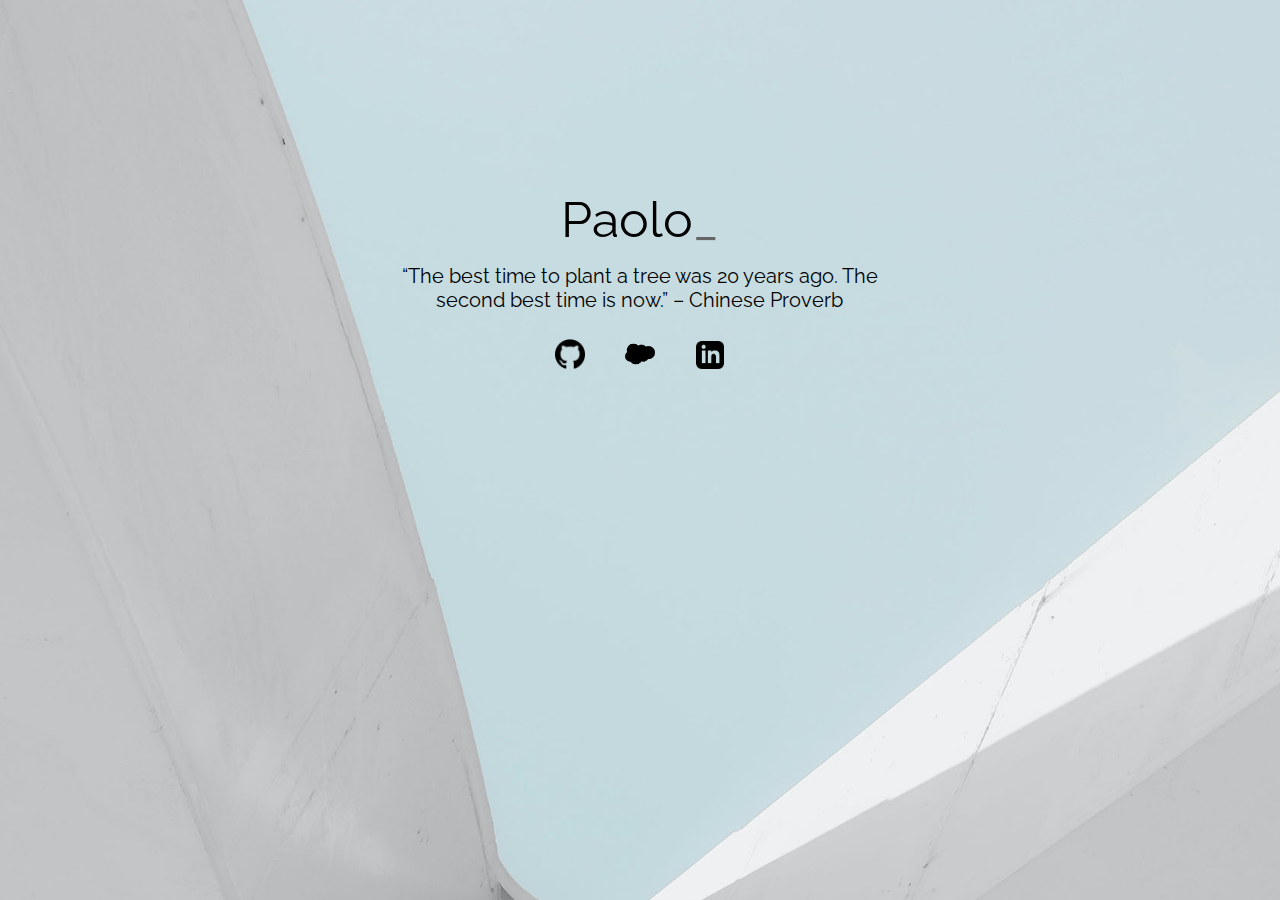
==== index.html @ 3816bfee "Minor changes" ====
<!doctype html>
<html>
	<head>
		<title>PCarrara21 - Personal Github Page</title>
		<meta charset="utf-8">
		<meta name="author" content="Paolo Carrara">
		<meta name="keywords" content="Site, Page, Links">
		<meta http-equiv="x-ua-compatible" content="ie=edge">
		<meta name="viewport" content="width=device-width, initial-scale=1">
		<meta name="description" content="Paolo Carrara's personal github page">
		<link rel="stylesheet" href="css/main.css" />
		<link rel="preconnect" href="https://fonts.gstatic.com">
		<link href="https://fonts.googleapis.com/css2?family=Raleway:wght@200&display=swap" rel="stylesheet">
	</head>
	<body>

		<div class="outer-container">
			<div class="inner-container">
				<div class="margin-auto">
					<span class="txt-animate" data-period="1000" data-animate='[ "Paolo Carrara", "Salesforce Developer", "Scrum Master", "Paolo Carrara" ]'></span>
				</div>
				<div class="divider"></div>
				<div id="quote" class="content"></div>
				<div class="flex-container">
					<div class="flex-container margin-auto">
						<div  class="circle transition">
							<a href="https://github.com/pcarrara21/" target="_blank" rel="noopener">
								<img src="assets/images/github.png" alt="github page" class="img" id="github_img"/>
							</a>
							<div id="github">Github</div>
						</div>
						<div class="circle transition">
							<a href="https://trailhead.salesforce.com/credentials/verification" target="_blank" rel="noopener">
								<img src="assets/images/salesforce.png" alt="salesforce certifications" class="img" id="salesforce_img"/>
							</a>
							<div id="salesforce">Salesforce</div>
						</div>
						<div class="circle transition">
							<a href="https://it.linkedin.com/in/paolo-carrara-8a6484112" target="_blank" rel="noopener">
							<img src="assets/images/linkedin.png" alt="linkedin profile" class="img" id="linkedin_img"/>
							</a>
							<div id="linkedin">Linkedin</div>
						</div>
					</div>
				</div>
			</div>
		</div>
		<script src="js/main.js"></script>
	</body>
</html>
---- css/main.css ----
html {
    background: url('../assets/images/background.jpg') no-repeat center center fixed;
    -webkit-background-size: cover;
    -moz-background-size: cover;
    -o-background-size: cover;
    background-size: cover;
}

.outer-container{
    display: flex;
    flex-direction: column;
    justify-content: center;
    align-items: center;
    margin-top: 15%;
}

.inner-container{
    font-family: 'Raleway', sans-serif;
    font-size: 50px;
    text-align: center;
    margin: auto;
}

.margin-auto{
    margin: auto;
}

.divider{
    width: 100%;
    margin-top: 15px;
}

.flex-container{
    display: flex;
    flex-direction: row;
}

.content{
    font-family: 'Raleway', sans-serif;
    font-size: 20px;
    width: 60%;
    margin: auto;
    text-align: center;
}

.wrap::after {
    content: '_';
    color: #666;
    width: 1rem;
    height: 50px;
    animation: blink_animation .75s infinite;
  }

  @keyframes blink_animation {
    50% {
      opacity: 0;
    }
  }

.circle{
    width: 50px;
    height: 50px;
    margin: 10px;
}

.transition{
    transition: .15s;
    -moz-transition: .15s;
    -webkit-transition: .15s;
    -o-transition: .15s;
    -ms-transition: .15s;
}

.circle:hover{
    width: 62px;
    height: 62px;
    display:inline-block;
    text-align: center;
}

#github_img{
    max-width: 60%;
    margin-top: 20%;
}

#salesforce_img{
    max-width: 60%;
    margin-top: 31%;
}

#mail_img{
    max-width: 60%;
    margin-top: 27%;
}

#linkedin_img{
    max-width: 55%;
    margin-top: 23%;
}

#github{
    font-family: 'Ubuntu', sans-serif;
    font-size: 13px;
    margin-top: 15px;
    visibility: hidden;
}

#mail{
    font-family: 'Ubuntu', sans-serif;
    font-size: 13px;
    margin-top: 19px;
    visibility: hidden;
}

#salesforce{
    font-family: 'Ubuntu', sans-serif;
    font-size: 13px;
    margin-top: 19px;
    visibility: hidden;
}

#linkedin{
    font-family: 'Ubuntu', sans-serif;
    font-size: 13px;
    margin-top: 17px;
    visibility: hidden;
}
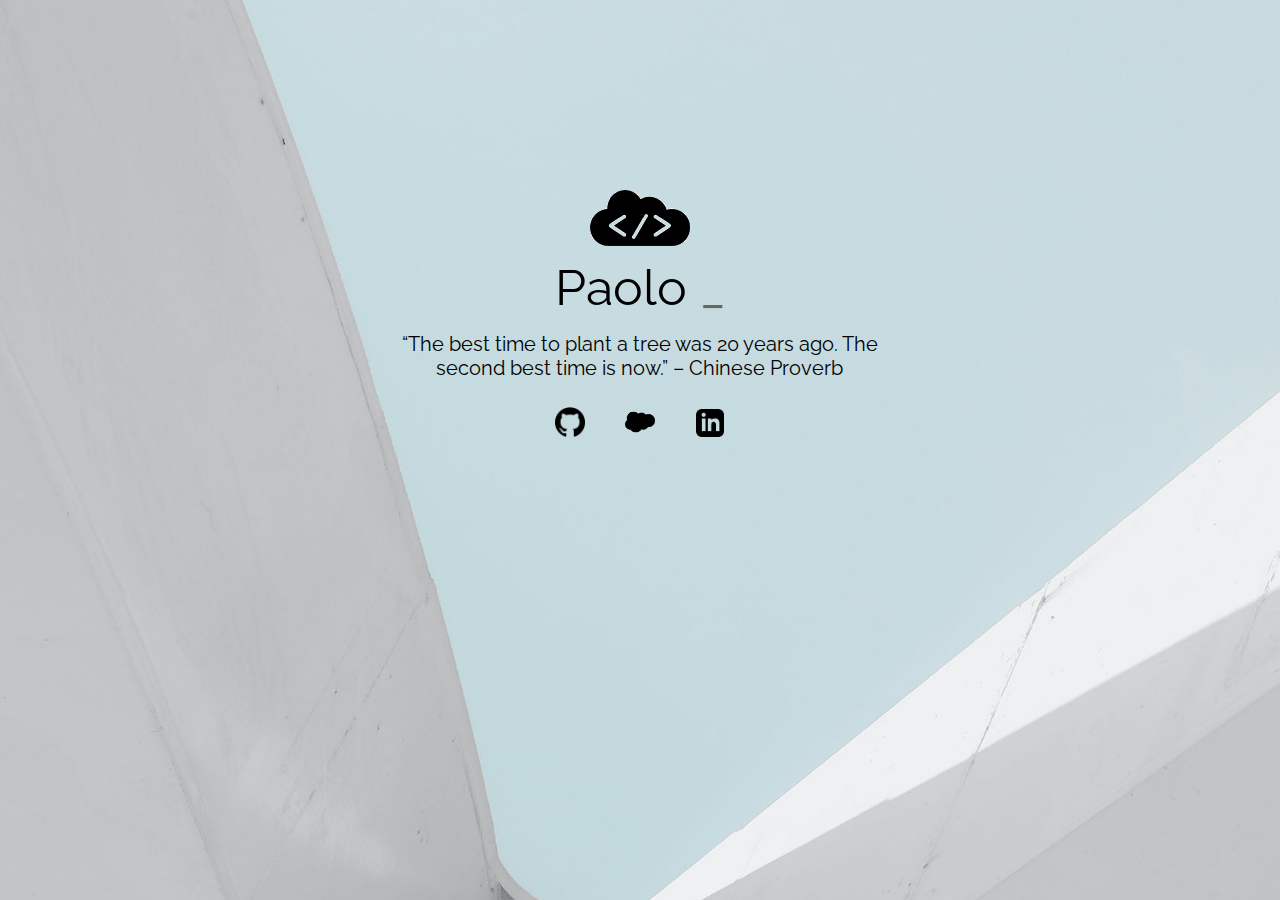
==== commit e5e91904: "Adding page logo" ====
--- a/index.html
+++ b/index.html
@@ -16,6 +16,9 @@
 
 		<div class="outer-container">
 			<div class="inner-container">
+				<div>
+					<img src="assets/images/main_logo.gif" alt="logo" id="logo_img"/>
+				</div>
 				<div class="margin-auto">
 					<span class="txt-animate" data-period="1000" data-animate='[ "Paolo Carrara", "Salesforce Developer", "Scrum Master", "Paolo Carrara" ]'></span>
 				</div>
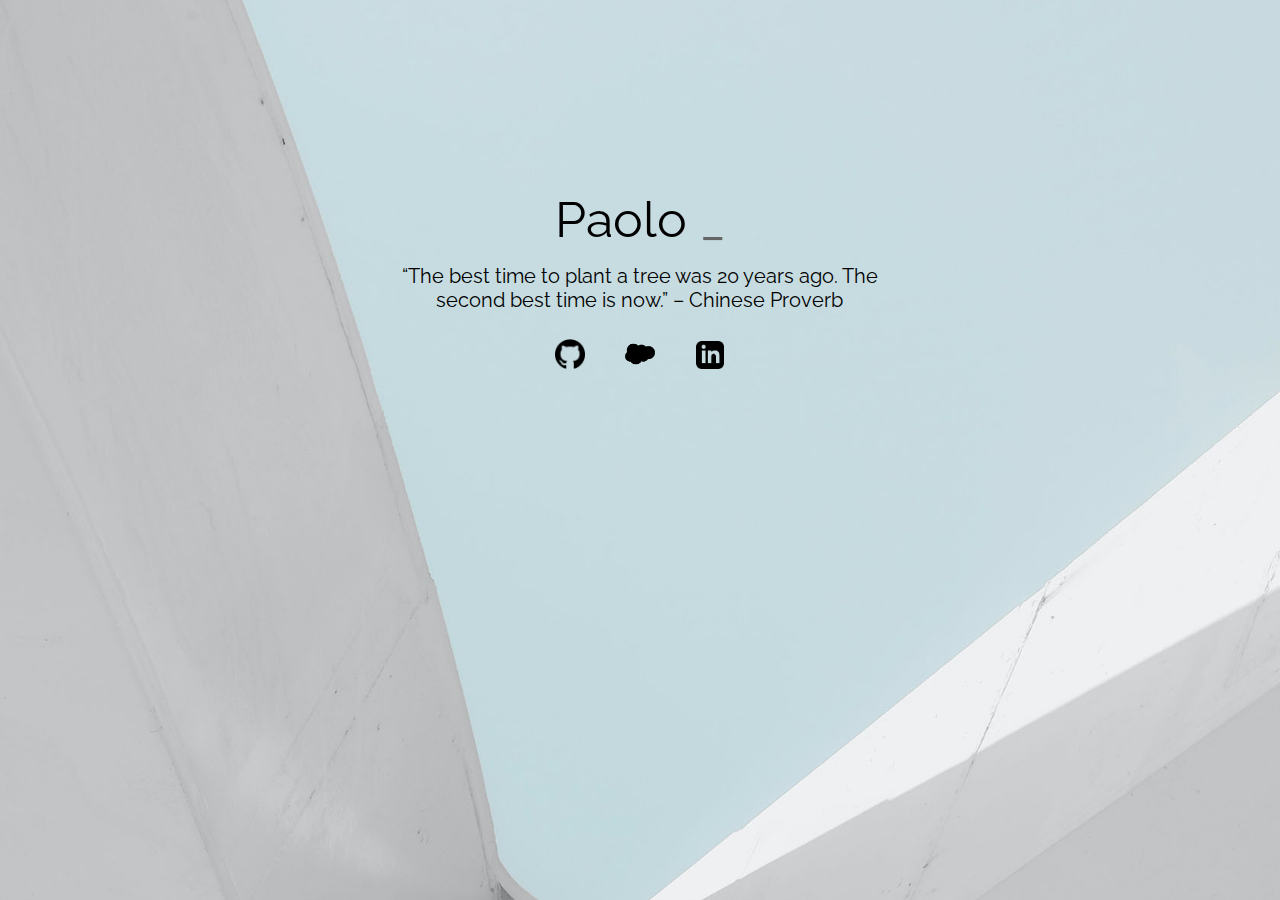
==== commit 88471981: "Forcing logo update" ====
--- a/index.html
+++ b/index.html
@@ -17,7 +17,7 @@
 		<div class="outer-container">
 			<div class="inner-container">
 				<div>
-					<img src="assets/images/main_logo.gif" alt="logo" id="logo_img"/>
+					<!--img src="assets/images/main_logo.gif" alt="logo" id="logo_img"/-->
 				</div>
 				<div class="margin-auto">
 					<span class="txt-animate" data-period="1000" data-animate='[ "Paolo Carrara", "Salesforce Developer", "Scrum Master", "Paolo Carrara" ]'></span>
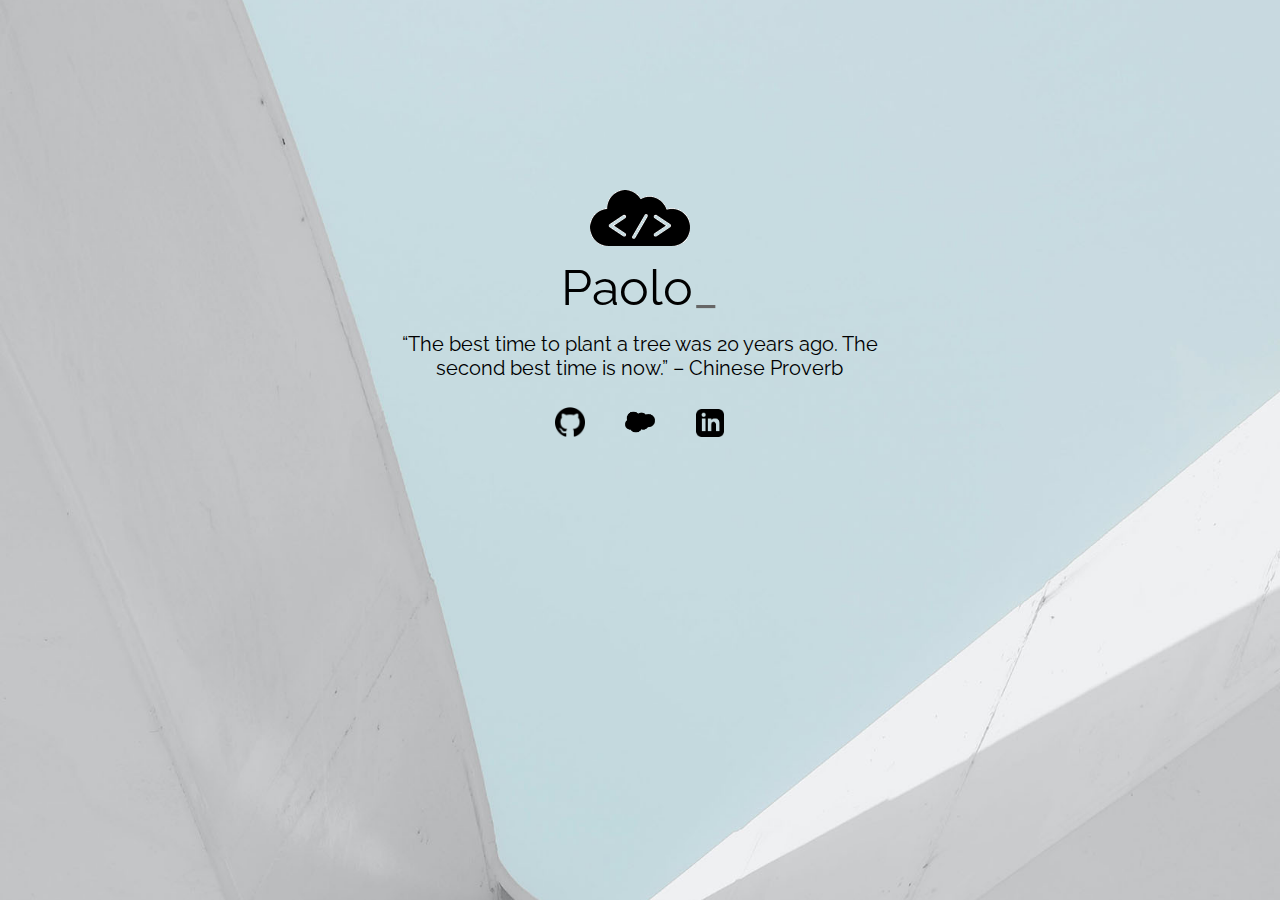
==== commit 892ba9a5: "Forcing logo update" ====
--- a/index.html
+++ b/index.html
@@ -17,7 +17,7 @@
 		<div class="outer-container">
 			<div class="inner-container">
 				<div>
-					<!--img src="assets/images/main_logo.gif" alt="logo" id="logo_img"/-->
+					<img src="assets/images/main_logo.gif" alt="logo" id="logo_img"/>
 				</div>
 				<div class="margin-auto">
 					<span class="txt-animate" data-period="1000" data-animate='[ "Paolo Carrara", "Salesforce Developer", "Scrum Master", "Paolo Carrara" ]'></span>
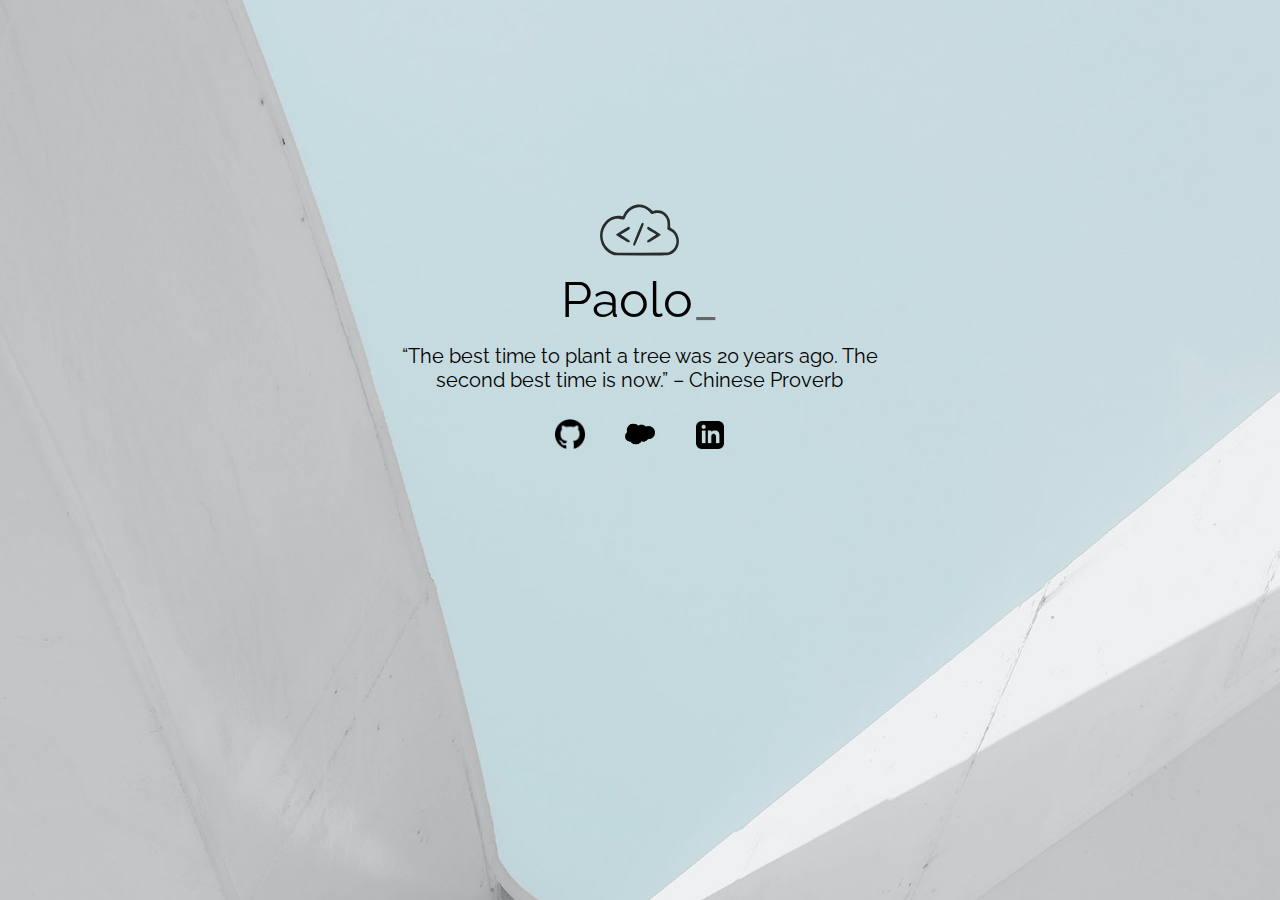
==== commit 28e6c56b: "SVG Logo" ====
--- a/index.html
+++ b/index.html
@@ -16,8 +16,8 @@
 
 		<div class="outer-container">
 			<div class="inner-container">
-				<div>
-					<img src="assets/images/main_logo.gif" alt="logo" id="logo_img"/>
+				<div class="margin-auto logo-container">
+					<img src="assets/images/logo.svg" alt="logo" id="logo_img"/>
 				</div>
 				<div class="margin-auto">
 					<span class="txt-animate" data-period="1000" data-animate='[ "Paolo Carrara", "Salesforce Developer", "Scrum Master", "Paolo Carrara" ]'></span>
--- a/css/main.css
+++ b/css/main.css
@@ -33,6 +33,11 @@
 .flex-container{
     display: flex;
     flex-direction: row;
+}
+
+.logo-container{
+	width: 5rem;
+	height: 5rem;
 }
 
 .content{
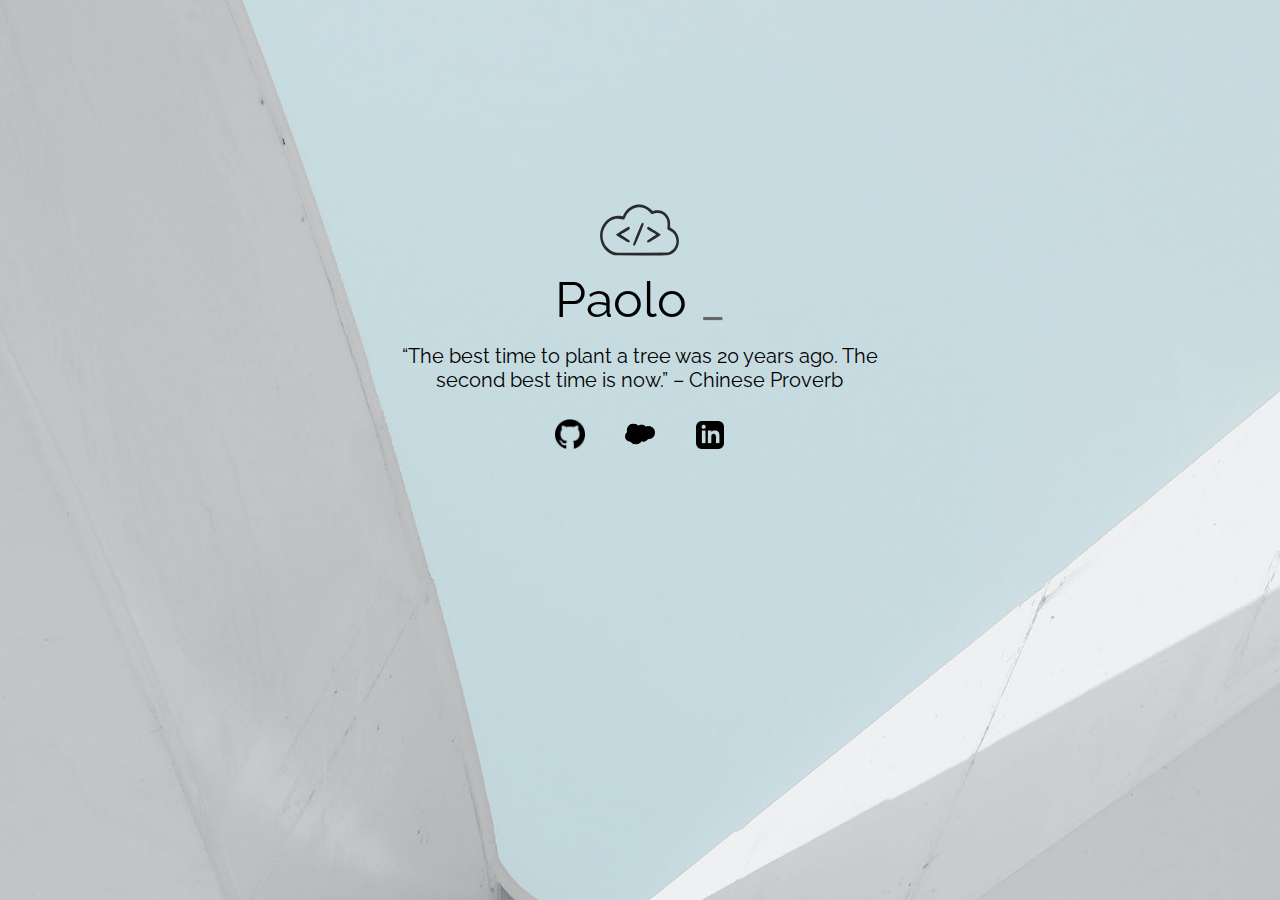
==== commit 8cdf9b8f: "Site title" ====
--- a/index.html
+++ b/index.html
@@ -1,7 +1,7 @@
 <!doctype html>
 <html>
 	<head>
-		<title>PCarrara21 - Personal Github Page</title>
+		<title>Paolo Carrara - Personal Homepage</title>
 		<meta charset="utf-8">
 		<meta name="author" content="Paolo Carrara">
 		<meta name="keywords" content="Site, Page, Links">
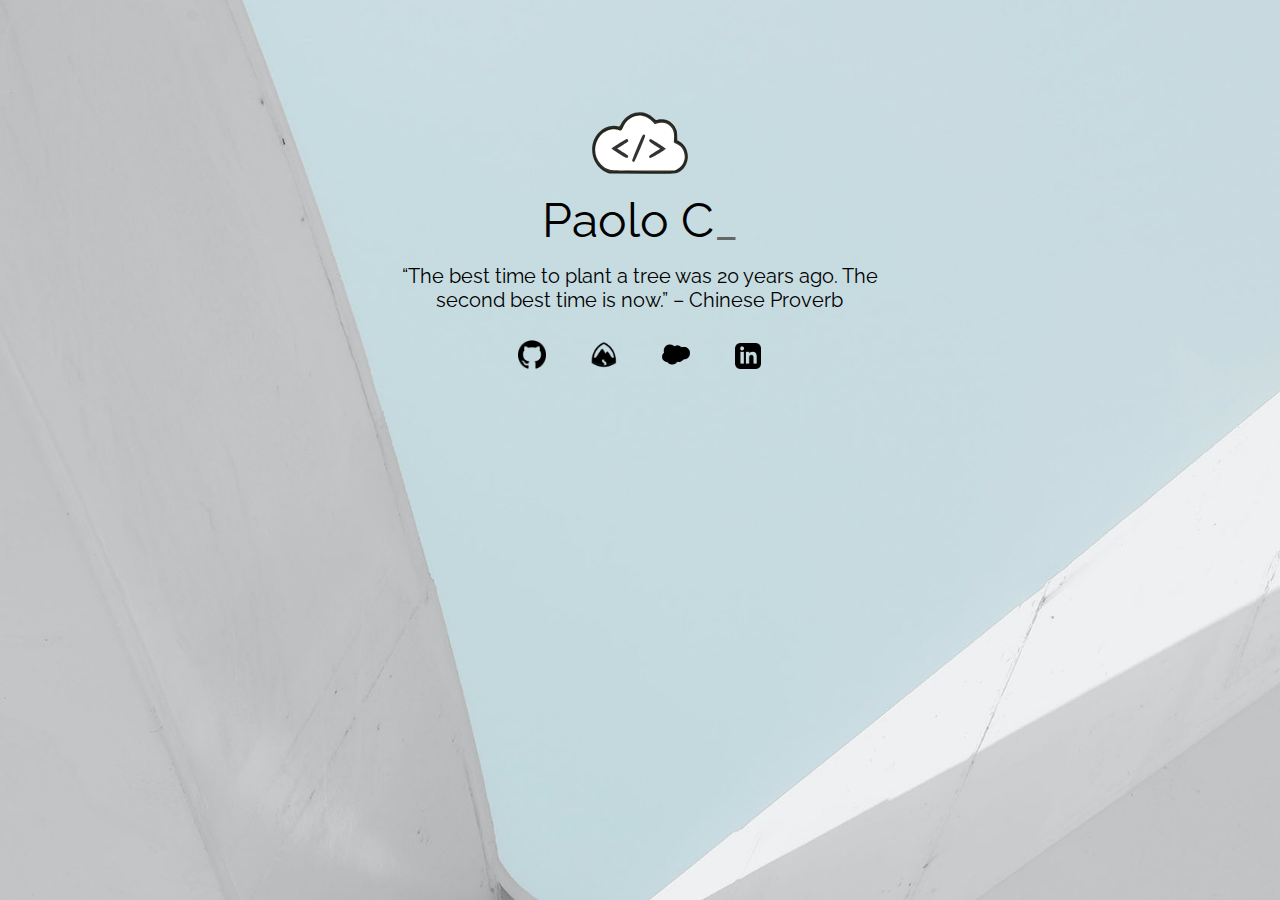
==== commit 98f5cb7d: "Site improvement" ====
--- a/index.html
+++ b/index.html
@@ -1,7 +1,7 @@
 <!doctype html>
 <html>
 	<head>
-		<title>Paolo Carrara - Personal Homepage</title>
+		<title>Paolo Carrara</title>
 		<meta charset="utf-8">
 		<meta name="author" content="Paolo Carrara">
 		<meta name="keywords" content="Site, Page, Links">
@@ -10,10 +10,18 @@
 		<meta name="description" content="Paolo Carrara's personal github page">
 		<link rel="stylesheet" href="css/main.css" />
 		<link rel="preconnect" href="https://fonts.gstatic.com">
+		<link rel="apple-touch-icon" sizes="180x180" href="/apple-touch-icon.png">
+		<link rel="icon" type="image/png" sizes="32x32" href="/favicon-32x32.png">
+		<link rel="icon" type="image/png" sizes="16x16" href="/favicon-16x16.png">
+		<link rel="manifest" href="/site.webmanifest">
+		<link rel="mask-icon" href="/safari-pinned-tab.svg" color="#5bbad5">
+		<meta name="msapplication-TileColor" content="#da532c">
+		<meta name="theme-color" content="#ffffff">
 		<link href="https://fonts.googleapis.com/css2?family=Raleway:wght@200&display=swap" rel="stylesheet">
 	</head>
 	<body>
-
+		<div id="additionalInfo" style="display:none;">
+		</div>
 		<div class="outer-container">
 			<div class="inner-container">
 				<div class="margin-auto logo-container">
@@ -26,23 +34,25 @@
 				<div id="quote" class="content"></div>
 				<div class="flex-container">
 					<div class="flex-container margin-auto">
-						<div  class="circle transition">
+						<div id="github" class="circle">
 							<a href="https://github.com/pcarrara21/" target="_blank" rel="noopener">
 								<img src="assets/images/github.png" alt="github page" class="img" id="github_img"/>
 							</a>
-							<div id="github">Github</div>
+						</div>
+						<div class="circle transition">
+							<a href="https://trailblazer.me/id/pcarrara" target="_blank" rel="noopener">
+								<img src="assets/images/trailhead.png" alt="trailhead profile" class="img" id="trailhead_img"/>
+							</a>
 						</div>
 						<div class="circle transition">
 							<a href="https://trailhead.salesforce.com/credentials/verification" target="_blank" rel="noopener">
 								<img src="assets/images/salesforce.png" alt="salesforce certifications" class="img" id="salesforce_img"/>
 							</a>
-							<div id="salesforce">Salesforce</div>
 						</div>
 						<div class="circle transition">
 							<a href="https://it.linkedin.com/in/paolo-carrara-8a6484112" target="_blank" rel="noopener">
 							<img src="assets/images/linkedin.png" alt="linkedin profile" class="img" id="linkedin_img"/>
 							</a>
-							<div id="linkedin">Linkedin</div>
 						</div>
 					</div>
 				</div>
--- a/css/main.css
+++ b/css/main.css
@@ -6,43 +6,43 @@
     background-size: cover;
 }
 
-.outer-container{
+.outer-container {
     display: flex;
     flex-direction: column;
     justify-content: center;
     align-items: center;
-    margin-top: 15%;
+    margin-top: 7rem;
 }
 
-.inner-container{
+.inner-container {
     font-family: 'Raleway', sans-serif;
-    font-size: 50px;
+    font-size: 3rem;
     text-align: center;
     margin: auto;
 }
 
-.margin-auto{
+.margin-auto {
     margin: auto;
 }
 
-.divider{
+.divider {
     width: 100%;
-    margin-top: 15px;
+    margin-top: 1rem;
 }
 
-.flex-container{
+.flex-container {
     display: flex;
     flex-direction: row;
 }
 
-.logo-container{
-	width: 5rem;
+.logo-container {
+	width: 6rem;
 	height: 5rem;
 }
 
-.content{
+.content {
     font-family: 'Raleway', sans-serif;
-    font-size: 20px;
+    font-size: 1.25rem;
     width: 60%;
     margin: auto;
     text-align: center;
@@ -52,23 +52,53 @@
     content: '_';
     color: #666;
     width: 1rem;
-    height: 50px;
+    height: 3rem;
     animation: blink_animation .75s infinite;
   }
 
   @keyframes blink_animation {
-    50% {
-      opacity: 0;
-    }
+    50% { opacity: 0; }
   }
 
-.circle{
-    width: 50px;
-    height: 50px;
-    margin: 10px;
+  @keyframes github_fall {
+    0% { top: 0rem; }
+    100% {
+            top: 6rem;
+            transform: rotate(30deg);
+        }
+  }
+
+  @keyframes github_roll {
+    0% { left: 0rem; }
+    100% {
+            top: 6.5rem;
+            left: 6rem;
+            transform: rotate(200deg);
+        }
+  }
+
+  @keyframes github_fall_over {
+    0% { top: 6.5rem; }
+    100% {
+            top: 60rem;
+            transform: rotate(30deg);
+        }
+  }
+
+.circle {
+    width: 3rem;
+    height: 3rem;
+    margin: .75rem;
 }
 
-.transition{
+.circle:hover {
+    width: 3.75rem;
+    height: 3.75rem;
+    display:inline-block;
+    text-align: center;
+}
+
+.transition {
     transition: .15s;
     -moz-transition: .15s;
     -webkit-transition: .15s;
@@ -76,57 +106,29 @@
     -ms-transition: .15s;
 }
 
-.circle:hover{
-    width: 62px;
-    height: 62px;
-    display:inline-block;
-    text-align: center;
+.github_fall {
+    position: relative;
+    animation: github_fall .25s linear 0s 1 forwards,
+               github_roll 2s linear .25s 1 forwards,
+               github_fall_over 2s linear 2.25s 1 forwards;
 }
 
-#github_img{
+#github_img {
     max-width: 60%;
     margin-top: 20%;
 }
 
-#salesforce_img{
+#salesforce_img {
     max-width: 60%;
     margin-top: 31%;
 }
 
-#mail_img{
+#trailhead_img {
     max-width: 60%;
-    margin-top: 27%;
+    margin-top: 31%;
 }
 
-#linkedin_img{
+#linkedin_img {
     max-width: 55%;
     margin-top: 23%;
 }
-
-#github{
-    font-family: 'Ubuntu', sans-serif;
-    font-size: 13px;
-    margin-top: 15px;
-    visibility: hidden;
-}
-
-#mail{
-    font-family: 'Ubuntu', sans-serif;
-    font-size: 13px;
-    margin-top: 19px;
-    visibility: hidden;
-}
-
-#salesforce{
-    font-family: 'Ubuntu', sans-serif;
-    font-size: 13px;
-    margin-top: 19px;
-    visibility: hidden;
-}
-
-#linkedin{
-    font-family: 'Ubuntu', sans-serif;
-    font-size: 13px;
-    margin-top: 17px;
-    visibility: hidden;
-}